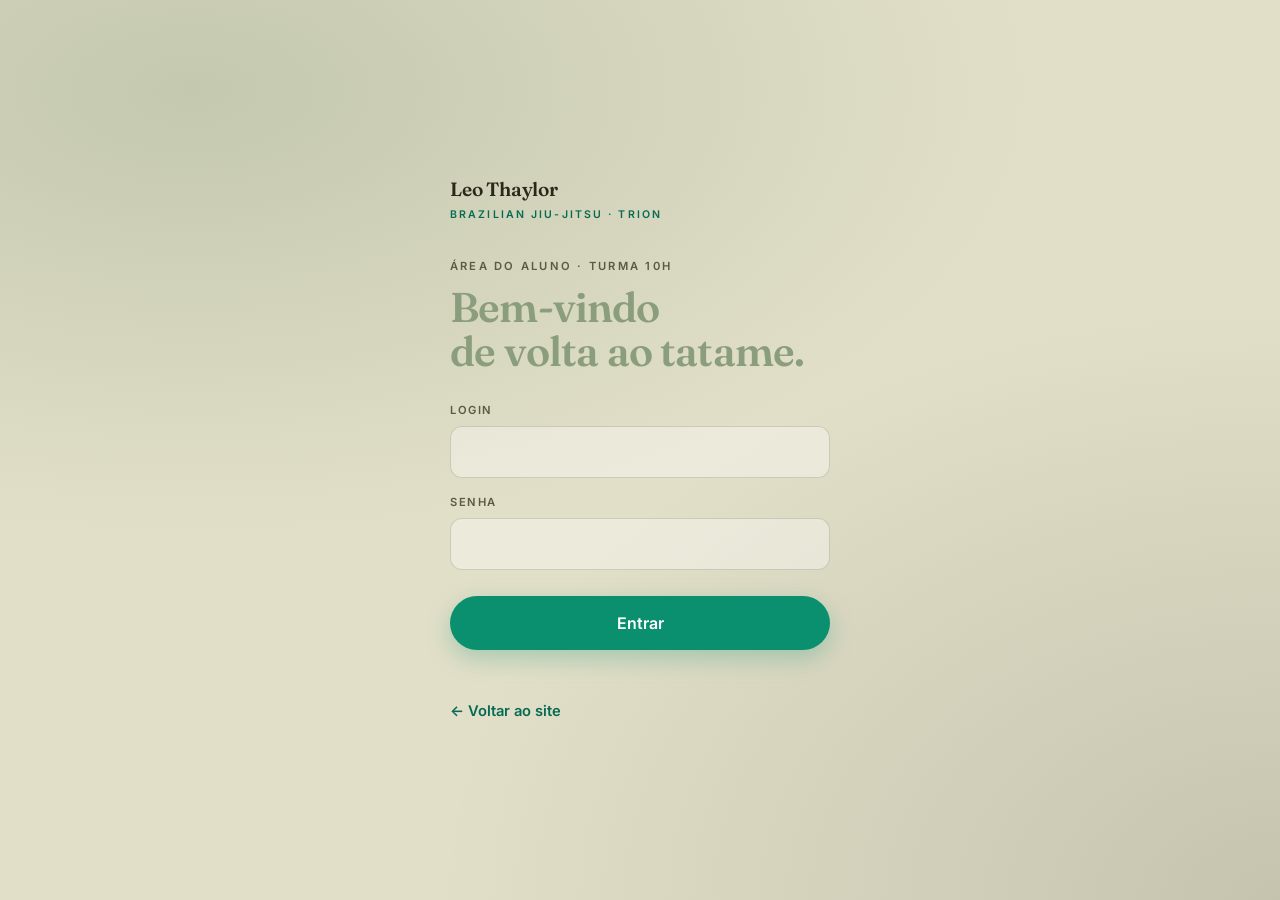
==== alunos/index.html @ 19e8eb9d "V2: reestruturação editorial imersiva do site BJJ + Área do Aluno reskin - Página pública reorganiza" ====
<!doctype html>
<html lang="pt-BR">
  <head>
    <meta charset="UTF-8" />
    <meta name="viewport" content="width=device-width, initial-scale=1.0" />
    <meta name="robots" content="noindex, nofollow" />
    <meta name="theme-color" content="#171512" />
    <title>Área do Aluno · Leo Thaylor</title>
    <link rel="preconnect" href="https://fonts.googleapis.com" />
    <link rel="preconnect" href="https://fonts.gstatic.com" crossorigin />
    <link rel="stylesheet" media="print" onload="this.media='all'" href="https://fonts.googleapis.com/css2?family=Fraunces:opsz,wght@9..144,400;9..144,600;9..144,900&family=Inter:wght@400;500;600&display=swap" />
    <noscript><link rel="stylesheet" href="https://fonts.googleapis.com/css2?family=Fraunces:opsz,wght@9..144,400;9..144,600&family=Inter:wght@400;500;600&display=swap" /></noscript>
    <style>
      :root {
        --paper: #e2dfc8; --paper-2: #d9d6bd; --ink: #2a2818; --ink-2: #5c5944;
        --sage: #8a9e7e; --teal: #0a8f6f; --teal-deep: #076a53; --teal-bright: #37cfa6;
        --dark: #171512; --red: #c23b2e; --line: rgba(42, 40, 24, 0.16);
        --display: "Fraunces", Georgia, serif;
        --sans: "Inter", system-ui, -apple-system, "Segoe UI", sans-serif;
        --ease: cubic-bezier(.22, 1, .36, 1);
      }
      * { box-sizing: border-box; }
      body {
        margin: 0; min-height: 100svh; display: flex; align-items: center; justify-content: center;
        padding: 24px; color: var(--ink); font-family: var(--sans); line-height: 1.55;
        background:
          radial-gradient(120% 90% at 15% 10%, rgba(138,158,126,.35), transparent 55%),
          radial-gradient(120% 120% at 100% 100%, rgba(23,21,18,.14), transparent 55%),
          var(--paper);
      }
      .login { width: 100%; max-width: 380px; }
      .brand { display: flex; flex-direction: column; margin: 0 0 34px; }
      .brand strong { font-family: var(--display); font-weight: 600; font-size: 1.2rem; letter-spacing: -.01em; }
      .brand small {
        margin-top: 3px; font-size: 0.66rem; font-weight: 600; letter-spacing: 0.2em;
        text-transform: uppercase; color: var(--teal-deep);
      }
      .eyebrow {
        margin: 0 0 .7rem; font-size: 0.7rem; font-weight: 600; letter-spacing: 0.2em;
        text-transform: uppercase; color: var(--ink-2);
      }
      h1 {
        font-family: var(--display); font-weight: 600; color: var(--sage);
        font-size: clamp(1.9rem, 6vw, 2.6rem); line-height: 1.05; letter-spacing: -.02em; margin: 0 0 28px;
      }
      label {
        display: block; font-size: 0.7rem; font-weight: 600; letter-spacing: 0.14em;
        text-transform: uppercase; color: var(--ink-2); margin: 0 0 7px;
      }
      .field { margin-bottom: 16px; }
      input {
        width: 100%; height: 52px; padding: 0 16px; border: 1px solid var(--line);
        border-radius: 12px; background: rgba(255,255,255,.35); color: var(--ink);
        font-family: inherit; font-size: 1rem; font-weight: 500; transition: border-color .2s, background .2s;
      }
      input:focus { outline: none; border-color: var(--teal); background: rgba(255,255,255,.6); }
      button {
        width: 100%; height: 54px; margin-top: 10px; border: 0; border-radius: 100px;
        background: var(--teal); color: #fff; font-family: inherit; font-size: 1rem; font-weight: 600;
        cursor: pointer; box-shadow: 0 8px 24px rgba(10,143,111,.28); transition: background .25s var(--ease), transform .25s var(--ease);
      }
      button:hover, button:focus-visible { background: var(--teal-deep); transform: translateY(-2px); }
      .back-link {
        display: inline-block; margin-top: 18px; color: var(--teal-deep); font-size: 0.92rem; font-weight: 600;
        text-decoration: none; padding-bottom: 3px;
        background-image: linear-gradient(currentColor, currentColor);
        background-size: 0% 2px; background-position: 0 100%; background-repeat: no-repeat;
        transition: background-size .3s var(--ease);
      }
      .back-link:hover, .back-link:focus-visible { background-size: 100% 2px; }
      .error { margin: 14px 0 0; min-height: 1.2em; font-size: 0.9rem; font-weight: 600; color: var(--red); }
      @media (prefers-reduced-motion: reduce) { button:hover { transform: none; } }
    </style>
  </head>
  <body>
    <main class="login">
      <p class="brand"><strong>Leo Thaylor</strong><small>Brazilian Jiu-Jitsu · Trion</small></p>
      <p class="eyebrow">Área do Aluno · Turma 10h</p>
      <h1>Bem-vindo<br />de volta ao tatame.</h1>
      <form id="loginForm" autocomplete="off">
        <div class="field">
          <label for="login">Login</label>
          <input id="login" name="login" type="text" autocomplete="username" required />
        </div>
        <div class="field">
          <label for="senha">Senha</label>
          <input id="senha" name="senha" type="password" autocomplete="current-password" required />
        </div>
        <button type="submit">Entrar</button>
        <p class="error" id="error" role="alert" aria-live="polite"></p>
      </form>
      <a class="back-link" href="../index.html">← Voltar ao site</a>
    </main>

    <script>
      (function () {
        "use strict";
        var USER = "aluno";
        var PASS = "alunodas10";

        // Já autenticado → vai direto pro dashboard.
        if (sessionStorage.getItem("bjj_auth") === "true") {
          window.location.replace("dashboard.html");
          return;
        }

        var form = document.getElementById("loginForm");
        var error = document.getElementById("error");

        form.addEventListener("submit", function (e) {
          e.preventDefault();
          var login = document.getElementById("login").value.trim();
          var senha = document.getElementById("senha").value;
          if (login === USER && senha === PASS) {
            sessionStorage.setItem("bjj_auth", "true");
            window.location.href = "dashboard.html";
          } else {
            error.textContent = "Login ou senha incorretos";
          }
        });
      })();
    </script>
  </body>
</html>
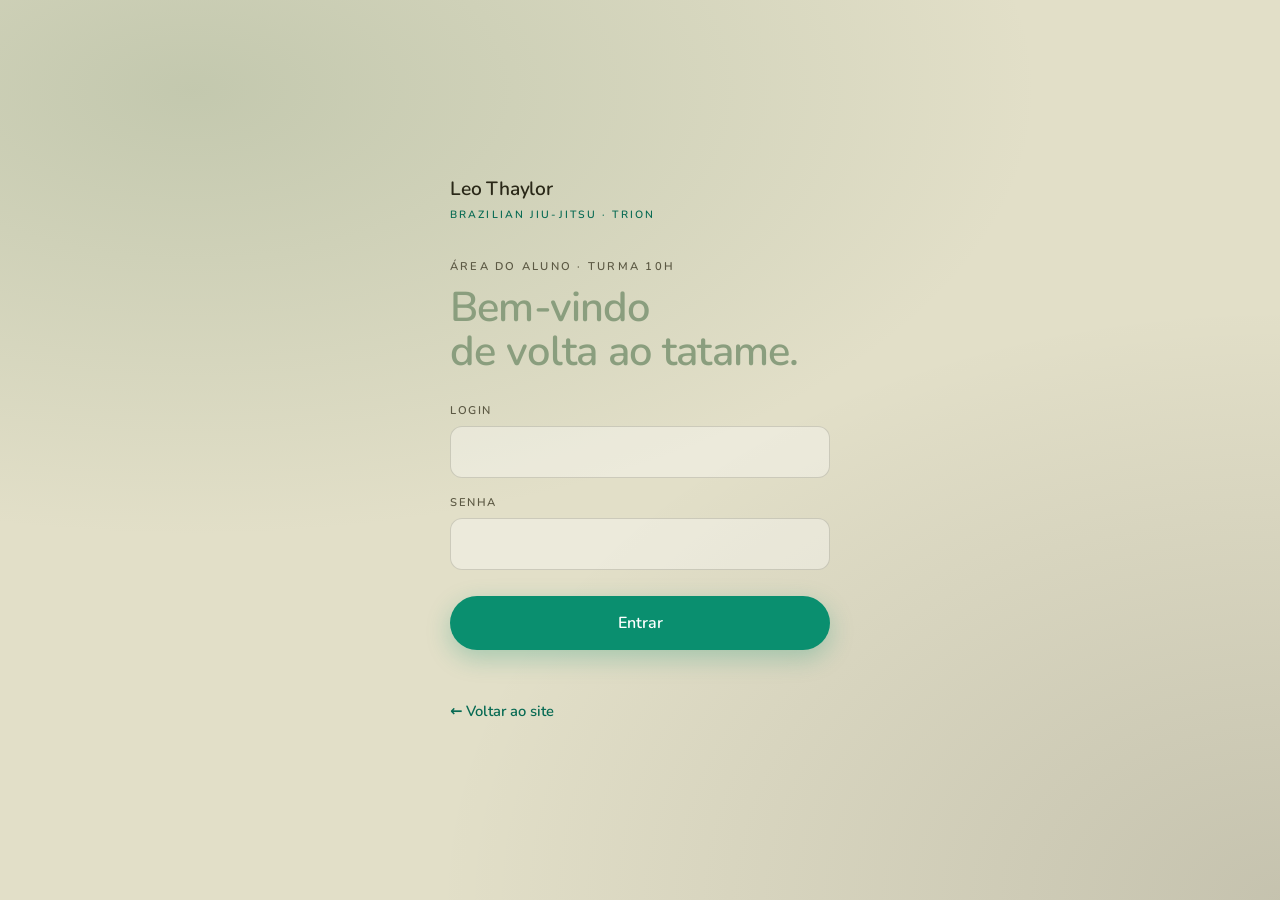
==== commit c26372ee: "V2: edições pontuais no site e Área do Aluno Site público (index.html, styles.css): - Remove numeraç" ====
--- a/alunos/index.html
+++ b/alunos/index.html
@@ -8,15 +8,15 @@
     <title>Área do Aluno · Leo Thaylor</title>
     <link rel="preconnect" href="https://fonts.googleapis.com" />
     <link rel="preconnect" href="https://fonts.gstatic.com" crossorigin />
-    <link rel="stylesheet" media="print" onload="this.media='all'" href="https://fonts.googleapis.com/css2?family=Fraunces:opsz,wght@9..144,400;9..144,600;9..144,900&family=Inter:wght@400;500;600&display=swap" />
-    <noscript><link rel="stylesheet" href="https://fonts.googleapis.com/css2?family=Fraunces:opsz,wght@9..144,400;9..144,600&family=Inter:wght@400;500;600&display=swap" /></noscript>
+    <link rel="stylesheet" media="print" onload="this.media='all'" href="https://fonts.googleapis.com/css2?family=Nunito:wght@400;500;600;700;800;900&display=swap" />
+    <noscript><link rel="stylesheet" href="https://fonts.googleapis.com/css2?family=Nunito:wght@400;500;600;700;800;900&display=swap" /></noscript>
     <style>
       :root {
         --paper: #e2dfc8; --paper-2: #d9d6bd; --ink: #2a2818; --ink-2: #5c5944;
         --sage: #8a9e7e; --teal: #0a8f6f; --teal-deep: #076a53; --teal-bright: #37cfa6;
         --dark: #171512; --red: #c23b2e; --line: rgba(42, 40, 24, 0.16);
-        --display: "Fraunces", Georgia, serif;
-        --sans: "Inter", system-ui, -apple-system, "Segoe UI", sans-serif;
+        --display: "Nunito", system-ui, -apple-system, "Segoe UI", sans-serif;
+        --sans: "Nunito", system-ui, -apple-system, "Segoe UI", sans-serif;
         --ease: cubic-bezier(.22, 1, .36, 1);
       }
       * { box-sizing: border-box; }
